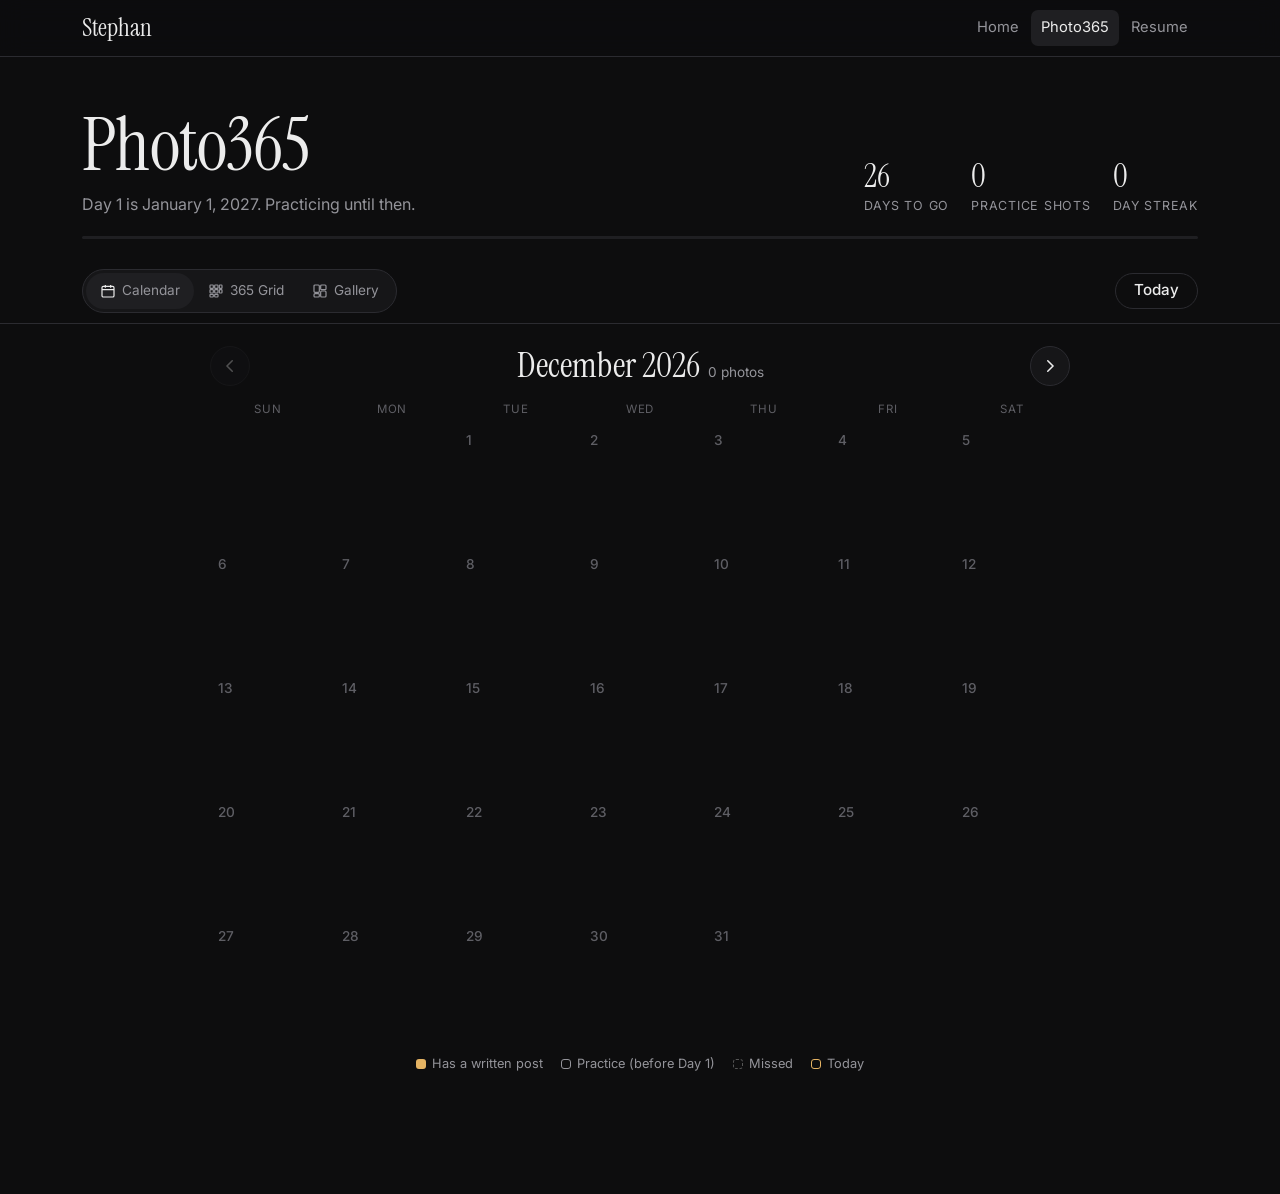
==== photo365/index.html @ 2fb01dae "Add files via upload" ====
<!doctype html>
<html lang="en">
<head>
  <meta charset="utf-8">
  <meta name="viewport" content="width=device-width, initial-scale=1, viewport-fit=cover">
  <title>Photo365 · Stephan</title>
  <meta name="description" content="One photo every day for a year.">
  <meta name="theme-color" content="#0d0d0e">
  <link rel="manifest" href="manifest.webmanifest">
  <link rel="icon" href="icons/icon-192.png">
  <link rel="apple-touch-icon" href="icons/apple-touch-icon.png">
  <meta name="apple-mobile-web-app-capable" content="yes">
  <meta name="mobile-web-app-capable" content="yes">
  <meta name="apple-mobile-web-app-status-bar-style" content="black-translucent">
  <meta name="apple-mobile-web-app-title" content="Photo365">
  <link rel="preconnect" href="https://res.cloudinary.com">
  <link rel="preconnect" href="https://fonts.googleapis.com">
  <link rel="preconnect" href="https://fonts.gstatic.com" crossorigin>
  <link href="https://fonts.googleapis.com/css2?family=Inter:wght@400;500;600&family=Instrument+Serif:ital@0;1&display=swap" rel="stylesheet">
  <link rel="stylesheet" href="../assets/site.css">
  <link rel="stylesheet" href="p365.css">
</head>
<body>
  <header class="site-header">
    <div class="wrap">
      <a class="brand" href="../">Stephan</a>
      <nav class="nav" aria-label="Main">
        <a href="../">Home</a>
        <a href="./" aria-current="page">Photo365</a>
        <a href="../resume.html">Resume</a>
      </nav>
    </div>
  </header>

  <main>
    <section class="wrap p365-head">
      <div>
        <h1 id="title">Photo365</h1>
        <p class="sub" id="sub">One photo, every day, for a year.</p>
      </div>
      <div class="stats" id="stats" hidden>
        <div class="stat"><b id="s-day">–</b><span>Day</span></div>
        <div class="stat"><b id="s-count">–</b><span>Photos</span></div>
        <div class="stat"><b id="s-streak">–</b><span>Day streak</span></div>
      </div>
      <div class="progress" aria-hidden="true"><i id="s-bar"></i></div>
    </section>

    <div class="viewbar">
      <div class="wrap">
        <div class="seg" role="group" aria-label="View">
          <button data-view="calendar" aria-pressed="true">
            <svg viewBox="0 0 24 24" fill="none" stroke="currentColor" stroke-width="1.8"><rect x="3" y="5" width="18" height="16" rx="2"/><path d="M3 10h18M8 3v4M16 3v4"/></svg>
            <span class="lbl">Calendar</span></button>
          <button data-view="grid" aria-pressed="false">
            <svg viewBox="0 0 24 24" fill="none" stroke="currentColor" stroke-width="1.8"><rect x="3" y="3" width="5" height="5" rx="1"/><rect x="10" y="3" width="5" height="5" rx="1"/><rect x="17" y="3" width="4" height="5" rx="1"/><rect x="3" y="10" width="5" height="5" rx="1"/><rect x="10" y="10" width="5" height="5" rx="1"/><rect x="17" y="10" width="4" height="5" rx="1"/><rect x="3" y="17" width="5" height="4" rx="1"/><rect x="10" y="17" width="5" height="4" rx="1"/></svg>
            <span class="lbl">365 Grid</span></button>
          <button data-view="gallery" aria-pressed="false">
            <svg viewBox="0 0 24 24" fill="none" stroke="currentColor" stroke-width="1.8"><rect x="3" y="3" width="8" height="11" rx="1.5"/><rect x="13" y="3" width="8" height="7" rx="1.5"/><rect x="3" y="16" width="8" height="5" rx="1.5"/><rect x="13" y="12" width="8" height="9" rx="1.5"/></svg>
            <span class="lbl">Gallery</span></button>
        </div>
        <div class="extra" id="extra"></div>
      </div>
    </div>

    <div class="wrap view" id="view" aria-live="polite"></div>
  </main>

  <a class="fab" id="fab" href="add.html" hidden aria-label="Add a photo">
    <svg viewBox="0 0 24 24" fill="none" stroke="currentColor" stroke-width="2.2" stroke-linecap="round"><path d="M12 5v14M5 12h14"/></svg>
  </a>

  <div class="lb" id="lb" role="dialog" aria-modal="true" aria-label="Photo">
    <div class="lb-top">
      <button class="iconbtn" id="lb-close" aria-label="Close"><svg viewBox="0 0 24 24" fill="none" stroke="currentColor" stroke-width="2" stroke-linecap="round"><path d="M6 6l12 12M18 6L6 18"/></svg></button>
      <div class="title" id="lb-title"></div>
      <div class="act"><a class="iconbtn" id="lb-edit" hidden aria-label="Edit this day"><svg viewBox="0 0 24 24" fill="none" stroke="currentColor" stroke-width="1.8" stroke-linecap="round" stroke-linejoin="round"><path d="M4 20h4L19 9l-4-4L4 16v4z"/></svg></a></div>
    </div>
    <div class="lb-body">
      <div class="lb-fig" id="lb-fig">
        <button class="iconbtn navbtn prev" id="lb-prev" aria-label="Previous photo"><svg viewBox="0 0 24 24" fill="none" stroke="currentColor" stroke-width="2" stroke-linecap="round"><path d="M15 5l-7 7 7 7"/></svg></button>
        <img id="lb-img" alt="">
        <button class="iconbtn navbtn next" id="lb-next" aria-label="Next photo"><svg viewBox="0 0 24 24" fill="none" stroke="currentColor" stroke-width="2" stroke-linecap="round"><path d="M9 5l7 7-7 7"/></svg></button>
      </div>
      <div class="lb-info">
        <div class="date" id="lb-date"></div>
        <h2 class="caption" id="lb-cap"></h2>
        <div class="prose" id="lb-post"></div>
        <div class="lb-pager">
          <button class="btn ghost" id="lb-prev2">← Previous</button>
          <button class="btn ghost" id="lb-next2">Next →</button>
        </div>
      </div>
    </div>
  </div>

  <script src="config.js"></script>
  <script src="common.js"></script>
  <script src="app.js"></script>
</body>
</html>
---- assets/site.css ----
/* Shared styles for the whole site. Dark, minimal, photo-first. */
:root {
  --bg: #0d0d0e;
  --surface: #161618;
  --surface-2: #1f1f22;
  --line: #2b2b30;
  --text: #ececec;
  --muted: #94949a;
  --faint: #5e5e64;
  --accent: #e4b363;
  --accent-ink: #1b1408;
  --danger: #ff7a6b;
  --ok: #7fd3a0;
  --radius: 10px;
  --max: 1180px;
  --serif: "Instrument Serif", Georgia, "Times New Roman", serif;
  --sans: "Inter", system-ui, -apple-system, "Segoe UI", Roboto, sans-serif;
  color-scheme: dark;
}
* { box-sizing: border-box; }
[hidden] { display: none !important; }
html { -webkit-text-size-adjust: 100%; }
body {
  margin: 0; background: var(--bg); color: var(--text);
  font: 16px/1.6 var(--sans); -webkit-font-smoothing: antialiased;
  min-height: 100vh; display: flex; flex-direction: column;
}
main { flex: 1; }
a { color: inherit; }
img { max-width: 100%; display: block; }
button, input, textarea, select { font: inherit; color: inherit; }
h1, h2, h3 { font-weight: 400; line-height: 1.1; margin: 0 0 .5em; }
h1 { font-family: var(--serif); font-size: clamp(2.6rem, 7vw, 4.6rem); letter-spacing: -.01em; }
h2 { font-family: var(--serif); font-size: clamp(1.8rem, 4vw, 2.4rem); }
h3 { font-size: 1.05rem; font-weight: 600; }
p { margin: 0 0 1em; }
.muted { color: var(--muted); }
.wrap { width: 100%; max-width: var(--max); margin: 0 auto; padding: 0 16px; }
@media (min-width: 720px) { .wrap { padding: 0 32px; } }

/* Header */
.site-header {
  position: sticky; top: 0; z-index: 30;
  background: rgba(13, 13, 14, .86); backdrop-filter: saturate(140%) blur(12px);
  -webkit-backdrop-filter: saturate(140%) blur(12px);
  border-bottom: 1px solid var(--line);
  padding-top: env(safe-area-inset-top);
}
.site-header .wrap { display: flex; align-items: center; justify-content: space-between; height: 56px; gap: 12px; }
.brand { font-family: var(--serif); font-size: 1.55rem; text-decoration: none; white-space: nowrap; }
.nav { display: flex; gap: 2px; overflow-x: auto; scrollbar-width: none; }
.nav::-webkit-scrollbar { display: none; }
.nav a {
  text-decoration: none; color: var(--muted); padding: 6px 10px; border-radius: 7px;
  font-size: .92rem; white-space: nowrap;
}
.nav a:hover, .nav a[aria-current="page"] { color: var(--text); background: var(--surface-2); }

/* Buttons */
.btn {
  display: inline-flex; align-items: center; justify-content: center; gap: 8px;
  min-height: 44px; padding: 0 18px; border-radius: 999px; border: 1px solid var(--line);
  background: var(--surface-2); color: var(--text); text-decoration: none; cursor: pointer;
  font-size: .95rem; font-weight: 500; transition: background .15s, border-color .15s, opacity .15s;
}
.btn:hover { border-color: #44444a; }
.btn.primary { background: var(--accent); color: var(--accent-ink); border-color: var(--accent); }
.btn.primary:hover { filter: brightness(1.06); }
.btn.ghost { background: transparent; }
.btn.danger { color: var(--danger); background: transparent; }
.btn:disabled { opacity: .5; cursor: default; }
.btn svg { width: 18px; height: 18px; }

/* Sections */
.section { padding: 56px 0; border-top: 1px solid var(--line); }
.section:first-of-type { border-top: 0; }
.eyebrow { font-size: .78rem; letter-spacing: .14em; text-transform: uppercase; color: var(--muted); margin-bottom: 12px; }
.cards { display: grid; gap: 12px; grid-template-columns: repeat(auto-fill, minmax(240px, 1fr)); }
.card { background: var(--surface); border: 1px solid var(--line); border-radius: var(--radius); padding: 20px; }
.card p { color: var(--muted); margin: 0; font-size: .95rem; }

/* Long-form text */
.prose { font-size: 1.04rem; line-height: 1.75; max-width: 68ch; }
.prose h1, .prose h2, .prose h3 { font-family: var(--sans); font-weight: 600; margin: 1.4em 0 .5em; }
.prose h1 { font-size: 1.4rem; } .prose h2 { font-size: 1.2rem; } .prose h3 { font-size: 1.05rem; }
.prose a { color: var(--accent); }
.prose blockquote { margin: 1em 0; padding-left: 16px; border-left: 2px solid var(--accent); color: var(--muted); }
.prose code { background: var(--surface-2); padding: 1px 5px; border-radius: 4px; font-size: .9em; }
.prose ul, .prose ol { padding-left: 1.3em; }

.site-footer { border-top: 1px solid var(--line); padding: 28px 0 calc(28px + env(safe-area-inset-bottom)); color: var(--faint); font-size: .85rem; }
.site-footer .wrap { display: flex; justify-content: space-between; gap: 16px; flex-wrap: wrap; }
.site-footer a { color: var(--muted); }

:focus-visible { outline: 2px solid var(--accent); outline-offset: 2px; }
.sr-only { position: absolute; width: 1px; height: 1px; overflow: hidden; clip: rect(0 0 0 0); white-space: nowrap; }
---- photo365/p365.css ----
/* Photo365 viewer + upload page */
.p365-head { padding-top: 36px; padding-bottom: 20px; display: grid; gap: 18px; }
@media (min-width: 860px) { .p365-head { grid-template-columns: 1fr auto; align-items: end; padding-top: 48px; } }
.p365-head h1 { margin: 0; }
.p365-head .sub { color: var(--muted); margin: 6px 0 0; }
.stats { display: flex; gap: 22px; flex-wrap: wrap; }
.stat b { display: block; font-family: var(--serif); font-weight: 400; font-size: 2rem; line-height: 1; }
.stat span { font-size: .78rem; color: var(--muted); letter-spacing: .06em; text-transform: uppercase; }
@media (max-width: 719px) {
  .p365-head { padding-top: 24px; gap: 14px; }
  .p365-head h1 { font-size: 2.6rem; }
  .stat b { font-size: 1.6rem; }
}
.progress { height: 3px; background: var(--surface-2); border-radius: 2px; overflow: hidden; grid-column: 1 / -1; }
.progress i { display: block; height: 100%; background: var(--accent); width: 0; transition: width .6s ease; }

/* View switcher */
.viewbar { position: sticky; top: calc(56px + env(safe-area-inset-top)); z-index: 20; background: var(--bg); padding: 10px 0; border-bottom: 1px solid var(--line); }
.viewbar .wrap { display: flex; justify-content: space-between; align-items: center; gap: 12px; }
.seg { display: inline-flex; background: var(--surface); border: 1px solid var(--line); border-radius: 999px; padding: 3px; }
.seg button { border: 0; background: transparent; color: var(--muted); padding: 7px 14px; border-radius: 999px; cursor: pointer; font-size: .9rem; display: inline-flex; gap: 6px; align-items: center; min-height: 36px; }
.seg button svg { width: 16px; height: 16px; }
.seg button[aria-pressed="true"] { background: var(--surface-2); color: var(--text); }
.viewbar .extra { display: flex; gap: 8px; align-items: center; }
@media (max-width: 420px) { .seg button .lbl { display: none; } .seg button { padding: 7px 16px; } }

.view { padding: 22px 0 120px; }
.empty { text-align: center; padding: 64px 16px; color: var(--muted); }
.empty h2 { color: var(--text); }

/* Calendar */
.cal { max-width: 860px; margin: 0 auto; }
.cal-nav { display: flex; align-items: center; justify-content: space-between; margin-bottom: 14px; gap: 8px; }
.cal-nav h2 { margin: 0; font-size: clamp(1.6rem, 4vw, 2.2rem); }
.cal-nav h2 small { font-family: var(--sans); font-size: .85rem; color: var(--muted); margin-left: 8px; }
.iconbtn { width: 40px; height: 40px; border-radius: 50%; border: 1px solid var(--line); background: var(--surface); display: inline-grid; place-items: center; cursor: pointer; color: var(--text); text-decoration: none; }
.iconbtn:disabled { opacity: .3; cursor: default; }
.iconbtn svg { width: 18px; height: 18px; }
.cal-week, .cal-grid { display: grid; grid-template-columns: repeat(7, 1fr); gap: 4px; }
@media (min-width: 720px) { .cal-week, .cal-grid { gap: 8px; } }
.cal-week div { text-align: center; font-size: .72rem; color: var(--faint); text-transform: uppercase; letter-spacing: .08em; padding-bottom: 6px; }
.cell { position: relative; aspect-ratio: 1; border-radius: 6px; overflow: hidden; background: var(--surface); border: 0; padding: 0; display: block; text-decoration: none; color: var(--text); }
.cell img { width: 100%; height: 100%; object-fit: cover; transition: transform .35s ease, opacity .3s; opacity: 0; }
.cell img.ok { opacity: 1; }
a.cell:hover img { transform: scale(1.05); }
.cell .n { position: absolute; top: 4px; left: 6px; font-size: .74rem; font-weight: 500; color: var(--muted); }
@media (min-width: 720px) { .cell .n { font-size: .85rem; top: 6px; left: 8px; } }
.cell.has .n { color: #fff; text-shadow: 0 1px 3px rgba(0,0,0,.8); }
.cell .dot { position: absolute; bottom: 6px; right: 6px; width: 6px; height: 6px; border-radius: 50%; background: var(--accent); box-shadow: 0 0 0 2px rgba(0,0,0,.5); }
.cell .tag { position: absolute; left: 0; right: 0; bottom: 0; padding: 10px 2px 3px; font-size: .5rem; letter-spacing: .03em; white-space: nowrap; overflow: hidden; text-transform: uppercase; text-align: center; color: #fff; background: linear-gradient(transparent, rgba(0,0,0,.7)); }
@media (min-width: 720px) { .cell .tag { font-size: .66rem; letter-spacing: .1em; padding-bottom: 5px; } }
.cell.practice img { filter: saturate(.75); }
.cell.blank { background: transparent; }
.gridhead { margin: 0 0 12px; font-weight: 500; }
.gridhead span { color: var(--muted); font-weight: 400; font-size: .85rem; margin-left: 8px; }
.daygrid + .gridhead { margin-top: 28px; }
select.btn { appearance: none; -webkit-appearance: none; padding-right: 30px; background: transparent url("data:image/svg+xml,%3Csvg xmlns='http://www.w3.org/2000/svg' width='12' height='12' viewBox='0 0 24 24' fill='none' stroke='%2394949a' stroke-width='2.5'%3E%3Cpath d='M6 9l6 6 6-6'/%3E%3C/svg%3E") no-repeat right 12px center; }
select.btn option { background: var(--surface); color: var(--text); }
.cell.out { background: transparent; }
.cell.out .n { color: var(--faint); }
.cell.future { background: transparent; border: 1px solid var(--line); }
.cell.future .n { color: var(--faint); }
.cell.missed { background: transparent; border: 1px dashed #3a3a40; }
.cell.today:not(.has) { border: 1.5px solid var(--accent); background: transparent; }
.cell.today .n { color: var(--accent); }
.cell .plus { position: absolute; inset: 0; display: grid; place-items: center; color: var(--faint); font-size: 1.3rem; }
.cal-foot { display: flex; justify-content: center; gap: 18px; margin-top: 18px; font-size: .8rem; color: var(--muted); flex-wrap: wrap; }
.cal-foot i { display: inline-block; width: 10px; height: 10px; border-radius: 3px; margin-right: 6px; vertical-align: -1px; }

/* Day grid */
.daygrid { display: grid; gap: 4px; grid-template-columns: repeat(auto-fill, minmax(58px, 1fr)); }
@media (min-width: 720px) { .daygrid { gap: 6px; grid-template-columns: repeat(auto-fill, minmax(84px, 1fr)); } }
.daygrid .cell .n { font-size: .7rem; }
.daygrid .cell .m { position: absolute; bottom: 4px; left: 6px; font-size: .62rem; letter-spacing: .08em; text-transform: uppercase; color: var(--accent); }
.daygrid .cell.has .m { color: #fff; text-shadow: 0 1px 3px rgba(0,0,0,.8); }

/* Gallery */
.gallery { display: flex; gap: 8px; align-items: flex-start; }
@media (min-width: 720px) { .gallery { gap: 14px; } }
.gcol { flex: 1; min-width: 0; }
.gitem { margin: 0 0 8px; display: block; text-decoration: none; color: var(--text); }
@media (min-width: 720px) { .gitem { margin-bottom: 14px; } }
.gitem .ph { border-radius: 6px; overflow: hidden; background: var(--surface); }
.gitem img { width: 100%; height: auto; transition: transform .4s ease, opacity .3s; opacity: 0; }
.gitem img.ok { opacity: 1; }
.gitem:hover img { transform: scale(1.03); }
.gitem .meta { padding: 6px 2px 4px; font-size: .8rem; color: var(--muted); display: flex; justify-content: space-between; gap: 8px; }
.gitem .cap { display: block; color: var(--text); font-size: .9rem; margin-top: 2px; line-height: 1.35; }

/* Lightbox / day view */
.lb { position: fixed; inset: 0; z-index: 100; background: #050505; display: none; flex-direction: column; overflow-y: auto; overscroll-behavior: contain; }
.lb.open { display: flex; }
.lb-top { position: sticky; top: 0; z-index: 2; display: flex; justify-content: space-between; align-items: center; padding: calc(10px + env(safe-area-inset-top)) 12px 10px; background: linear-gradient(#050505 60%, rgba(5,5,5,0)); }
.lb-top .title { font-size: .9rem; color: var(--muted); }
.lb-top .title b { color: var(--text); font-weight: 500; }
.lb-top .act { display: flex; gap: 8px; }
.lb-body { flex: 1; display: flex; flex-direction: column; }
.lb-fig { position: relative; display: grid; place-items: center; min-height: 50vh; padding: 0 0 8px; touch-action: pan-y; }
.lb-fig img { max-width: 100%; max-height: 78vh; object-fit: contain; user-select: none; -webkit-user-drag: none; transition: opacity .25s; }
.lb-fig .navbtn { position: absolute; top: 50%; transform: translateY(-50%); display: none; }
.lb-fig .navbtn.prev { left: 16px; } .lb-fig .navbtn.next { right: 16px; }
.lb-info { padding: 12px 16px calc(40px + env(safe-area-inset-bottom)); max-width: 720px; width: 100%; margin: 0 auto; }
.lb-info .date { color: var(--muted); font-size: .88rem; margin-bottom: 8px; }
.lb-info .caption { font-family: var(--serif); font-size: clamp(1.5rem, 4vw, 2rem); line-height: 1.2; margin: 0 0 18px; }
.lb-info .prose { color: #d6d6da; }
.lb-pager { display: flex; justify-content: space-between; gap: 8px; margin-top: 28px; padding-top: 18px; border-top: 1px solid var(--line); }
@media (min-width: 960px) {
  .lb { overflow: hidden; }
  .lb-body { flex-direction: row; min-height: 0; }
  .lb-fig { flex: 1; min-height: 0; padding: 0 72px 24px; }
  .lb-fig img { max-height: calc(100vh - 90px); }
  .lb-fig .navbtn { display: inline-grid; }
  .lb-info { width: 380px; flex: none; margin: 0; overflow-y: auto; padding: 8px 28px 32px; border-left: 1px solid var(--line); }
  .lb-pager { display: none; }
}

/* Floating add button (only on the uploading device) */
.fab { position: fixed; right: 18px; bottom: calc(18px + env(safe-area-inset-bottom)); z-index: 40; width: 58px; height: 58px; border-radius: 50%; background: var(--accent); color: var(--accent-ink); display: grid; place-items: center; box-shadow: 0 8px 24px rgba(0,0,0,.5); text-decoration: none; }
.fab svg { width: 26px; height: 26px; }

/* ── Upload page ── */
.add { max-width: 640px; margin: 0 auto; padding: 24px 16px 140px; }
.add h1 { font-size: clamp(2.2rem, 6vw, 3rem); margin: 8px 0 4px; }
.panel { background: var(--surface); border: 1px solid var(--line); border-radius: 14px; padding: 18px; margin: 16px 0; }
.field { display: grid; gap: 6px; margin-bottom: 16px; }
.field label, .lbl { font-size: .85rem; color: var(--muted); }
.field small { color: var(--faint); font-size: .8rem; }
.input, textarea.input { width: 100%; background: var(--bg); border: 1px solid var(--line); border-radius: 10px; padding: 12px 14px; font-size: 16px; color: var(--text); }
.input:focus { outline: none; border-color: var(--accent); }
textarea.input { min-height: 220px; resize: vertical; line-height: 1.6; }
.daterow { display: flex; gap: 10px; align-items: center; }
.daterow .input { flex: 1; }
.daypill { white-space: nowrap; font-size: .85rem; padding: 6px 12px; border-radius: 999px; background: var(--surface-2); color: var(--muted); }
.daypill.has { color: var(--accent); }
.drop { position: relative; display: grid; place-items: center; min-height: 240px; border: 1.5px dashed #3a3a40; border-radius: 12px; text-align: center; cursor: pointer; overflow: hidden; background: var(--bg); }
.drop.drag { border-color: var(--accent); }
.drop input { position: absolute; inset: 0; opacity: 0; cursor: pointer; }
.drop .hint { color: var(--muted); padding: 24px; pointer-events: none; }
.drop .hint b { display: block; color: var(--text); font-size: 1.05rem; font-weight: 500; margin: 8px 0 2px; }
.drop img { width: 100%; max-height: 60vh; object-fit: contain; pointer-events: none; }
.drop.filled { border-style: solid; border-color: var(--line); }
.toggle { display: flex; align-items: center; justify-content: space-between; gap: 12px; padding: 12px 0; cursor: pointer; border-top: 1px solid var(--line); }
.toggle input { appearance: none; width: 46px; height: 28px; border-radius: 999px; background: var(--surface-2); border: 1px solid var(--line); position: relative; cursor: pointer; flex: none; transition: background .2s; }
.toggle input::after { content: ""; position: absolute; top: 3px; left: 3px; width: 20px; height: 20px; border-radius: 50%; background: var(--muted); transition: transform .2s, background .2s; }
.toggle input:checked { background: var(--accent); border-color: var(--accent); }
.toggle input:checked::after { transform: translateX(18px); background: var(--accent-ink); }
.toggle span b { display: block; font-weight: 500; }
.toggle span small { color: var(--muted); font-size: .82rem; }
.tabs { display: flex; gap: 4px; margin: 8px 0; }
.tabs button { border: 0; background: transparent; color: var(--muted); padding: 6px 12px; border-radius: 8px; cursor: pointer; }
.tabs button[aria-pressed="true"] { background: var(--surface-2); color: var(--text); }
.preview { min-height: 220px; padding: 12px 14px; border: 1px solid var(--line); border-radius: 10px; background: var(--bg); }
.mdhelp { font-size: .78rem; color: var(--faint); margin-top: 6px; }
.publishbar { position: fixed; left: 0; right: 0; bottom: 0; z-index: 30; background: rgba(13,13,14,.94); backdrop-filter: blur(10px); -webkit-backdrop-filter: blur(10px); border-top: 1px solid var(--line); padding: 12px 16px calc(12px + env(safe-area-inset-bottom)); }
.publishbar .in { max-width: 640px; margin: 0 auto; display: flex; gap: 10px; align-items: center; }
.publishbar .btn.primary { flex: 1; min-height: 50px; font-size: 1rem; }
.status { font-size: .88rem; color: var(--muted); min-height: 1.2em; margin: 8px 0 0; }
.status.err { color: var(--danger); } .status.ok { color: var(--ok); }
.bar { height: 4px; background: var(--surface-2); border-radius: 2px; overflow: hidden; margin-top: 8px; display: none; }
.bar i { display: block; height: 100%; width: 0; background: var(--accent); transition: width .2s; }
.chips { display: flex; flex-wrap: wrap; gap: 6px; }
.chip { border: 1px solid var(--line); background: var(--bg); color: var(--text); border-radius: 999px; padding: 6px 12px; font-size: .85rem; cursor: pointer; }
.chip.warn { border-color: #5a4422; color: var(--accent); }
.recent { display: grid; grid-template-columns: repeat(auto-fill, minmax(76px, 1fr)); gap: 6px; }
.recent button { aspect-ratio: 1; border: 0; padding: 0; border-radius: 8px; overflow: hidden; cursor: pointer; background: var(--surface-2); position: relative; }
.recent img { width: 100%; height: 100%; object-fit: cover; }
.recent span { position: absolute; left: 4px; bottom: 3px; font-size: .68rem; color: #fff; text-shadow: 0 1px 3px #000; }
.topline { display: flex; justify-content: space-between; align-items: center; }
.toplinks { display: flex; gap: 6px; }
details.help summary { cursor: pointer; color: var(--muted); font-size: .9rem; }
details.help ol { color: var(--muted); font-size: .9rem; padding-left: 1.2em; }
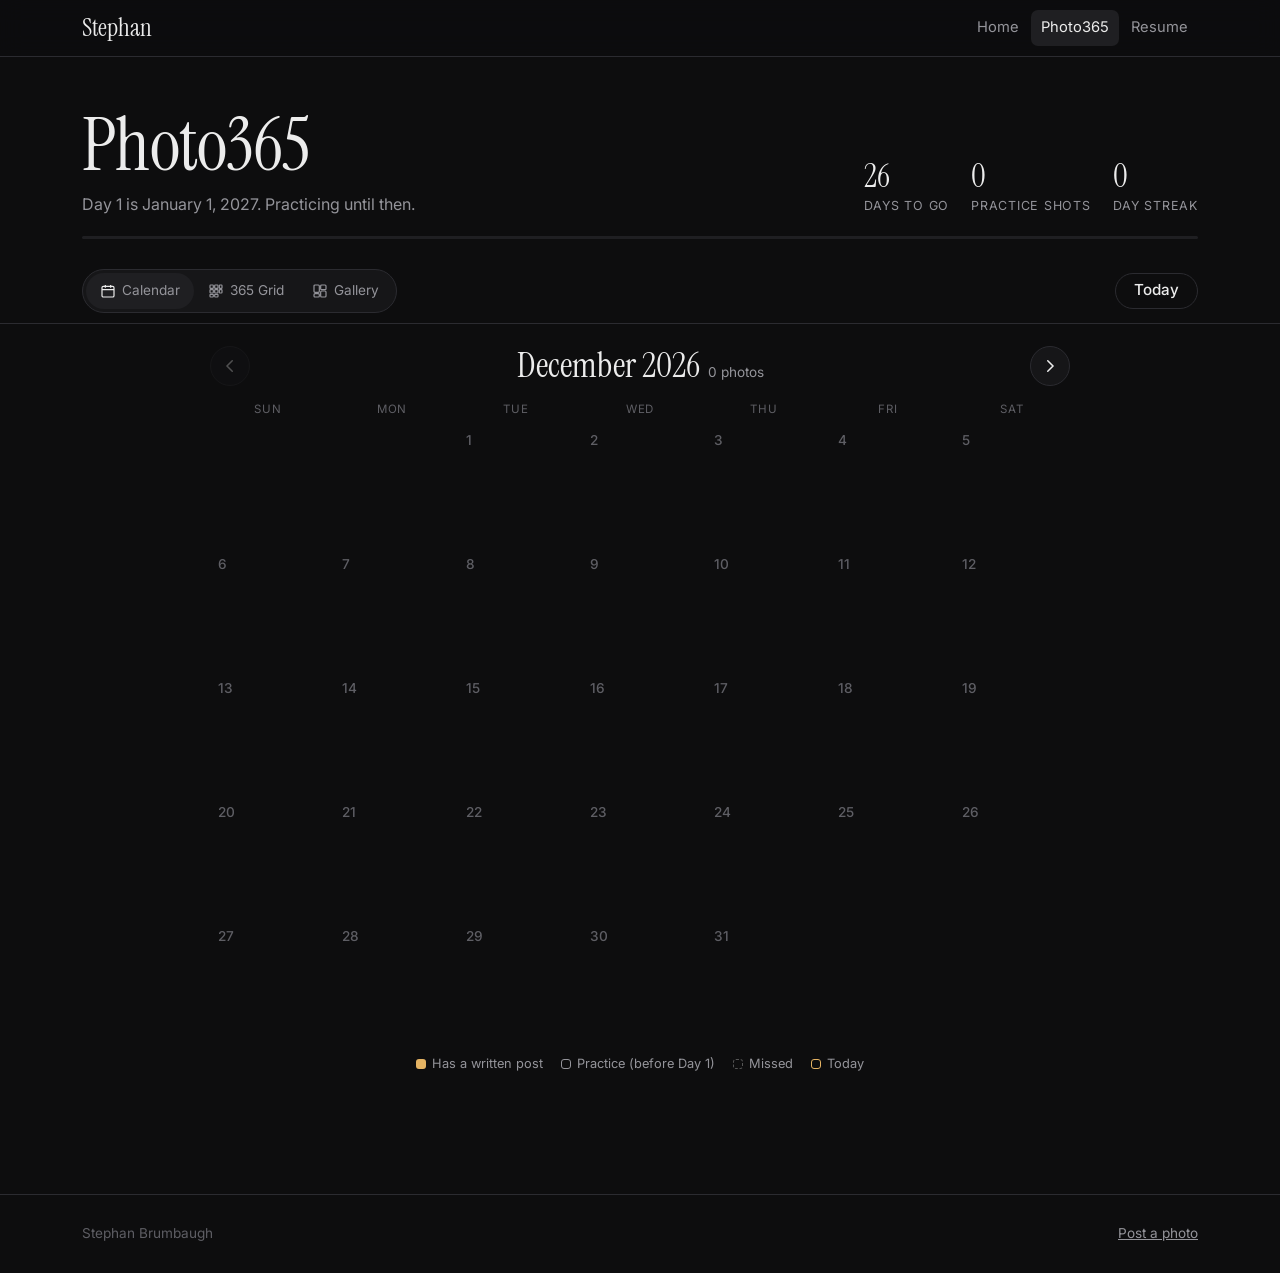
==== commit 14210b6e: "Add files via upload" ====
--- a/photo365/index.html
+++ b/photo365/index.html
@@ -66,6 +66,10 @@
     <div class="wrap view" id="view" aria-live="polite"></div>
   </main>
 
+  <footer class="site-footer">
+    <div class="wrap"><span>Stephan Brumbaugh</span><a href="add.html">Post a photo</a></div>
+  </footer>
+
   <a class="fab" id="fab" href="add.html" hidden aria-label="Add a photo">
     <svg viewBox="0 0 24 24" fill="none" stroke="currentColor" stroke-width="2.2" stroke-linecap="round"><path d="M12 5v14M5 12h14"/></svg>
   </a>
